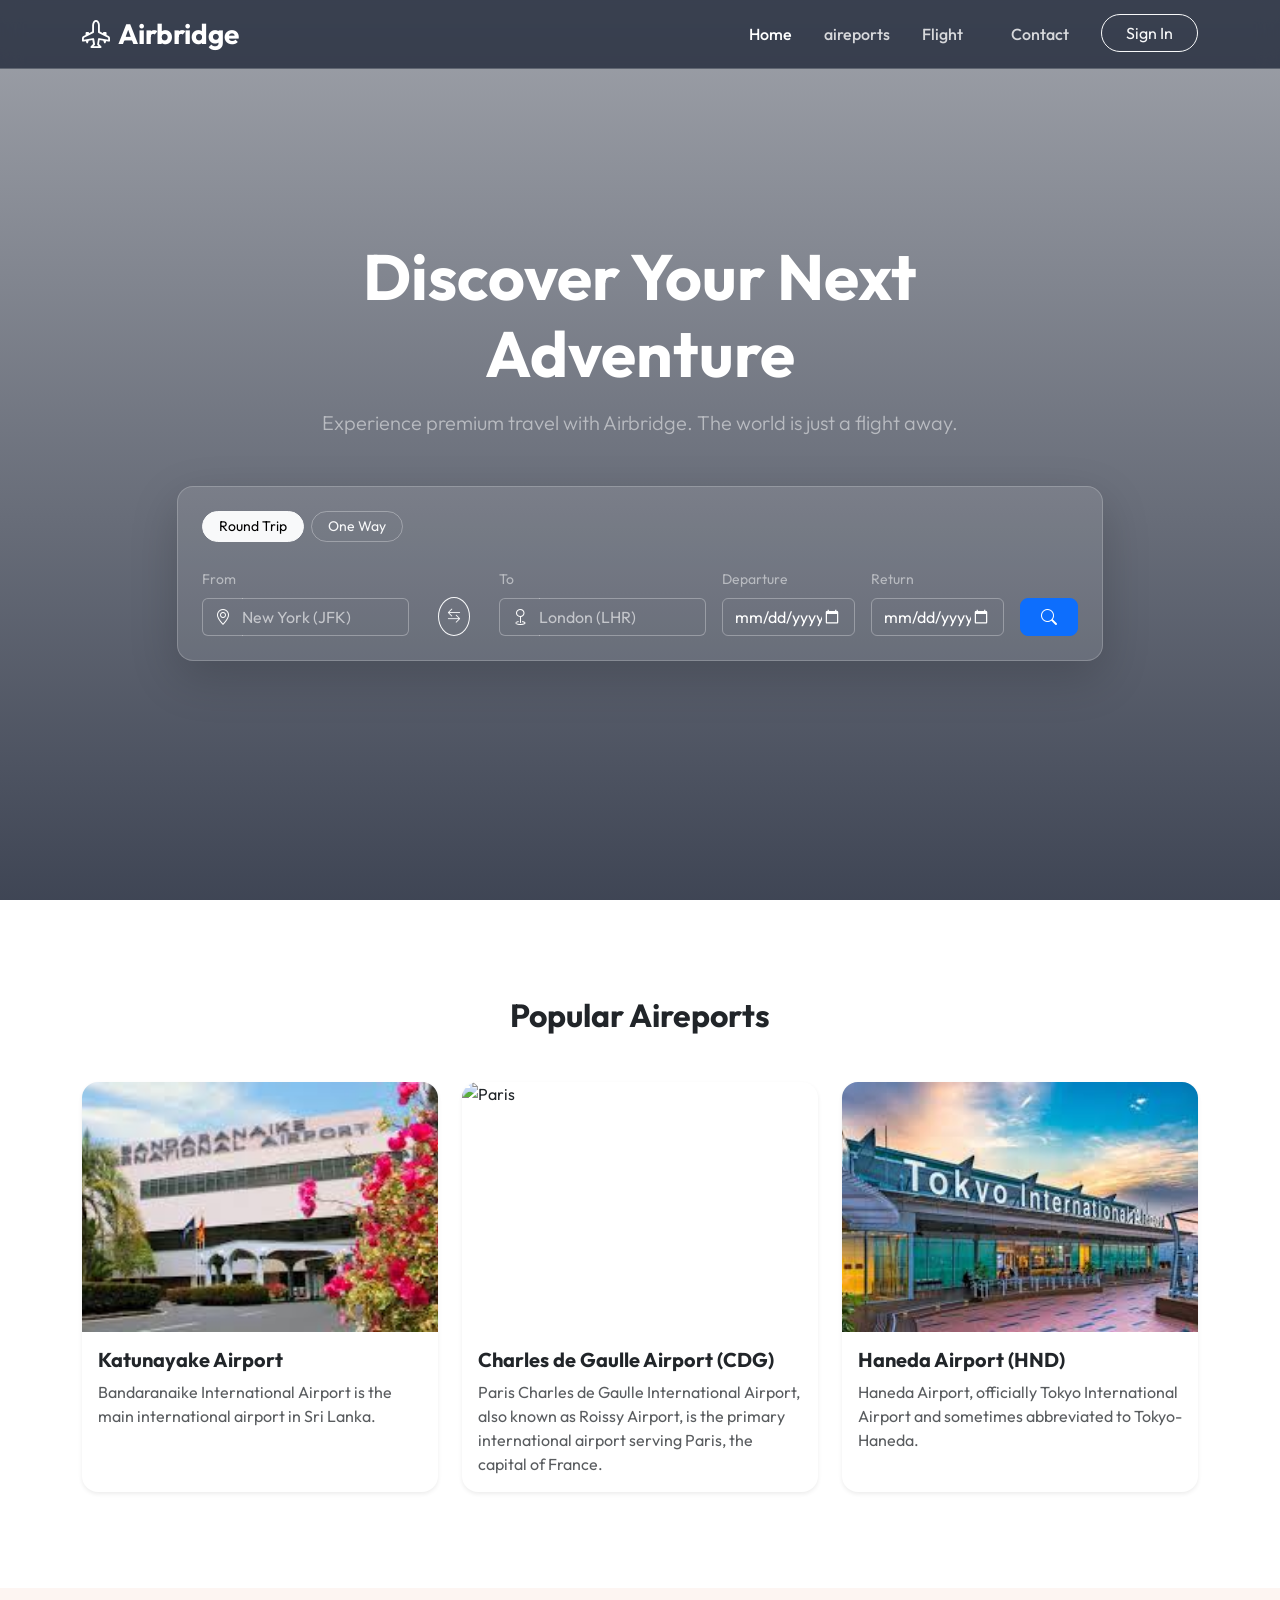
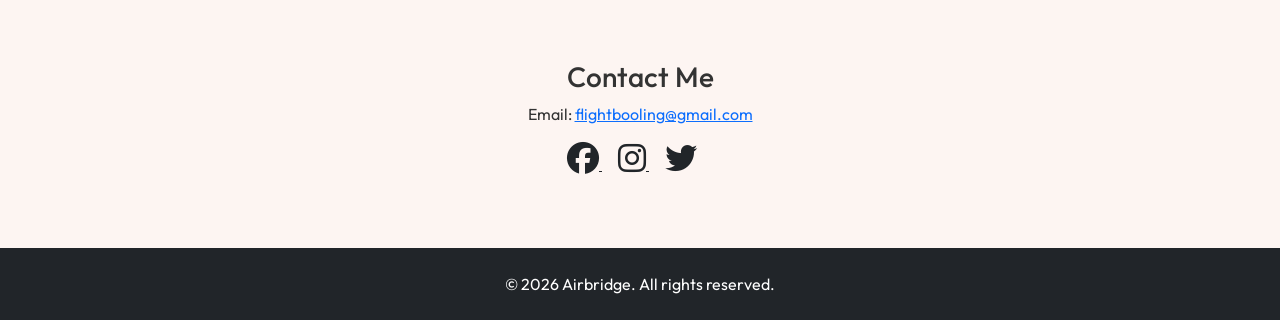
==== index.html @ 4782e173 "Add files via upload" ====
<!DOCTYPE html>
<html lang="en">

<head>
    <meta charset="UTF-8">
    <meta name="viewport" content="width=device-width, initial-scale=1.0">
    <title>Airbridge - Premium Flight Booking</title>
    <!-- Bootstrap 5 CSS -->
    <link href="https://cdn.jsdelivr.net/npm/bootstrap@5.3.0/dist/css/bootstrap.min.css" rel="stylesheet">
    <!-- Google Fonts -->
    <link href="https://fonts.googleapis.com/css2?family=Outfit:wght@300;400;600;700&display=swap" rel="stylesheet">
    <!-- Bootstrap Icons -->
    <link rel="stylesheet" href="https://cdn.jsdelivr.net/npm/bootstrap-icons@1.10.5/font/bootstrap-icons.css">
    <!-- Custom CSS -->
    <link rel="stylesheet" href="style.css">
    <!-- Data Manager -->
    <script src="js/data-manager.js"></script>
</head>

<body>

    <!-- Navbar -->
    <nav class="navbar navbar-expand-lg fixed-top navbar-dark glass-nav">
        <div class="container">
            <a class="navbar-brand fw-bold fs-3" href="index.html"><i
                    class="bi bi-airplane-engines me-2"></i>Airbridge</a>
            <button class="navbar-toggler" type="button" data-bs-toggle="collapse" data-bs-target="#navbarNav">
                <span class="navbar-toggler-icon"></span>
            </button>
            <div class="collapse navbar-collapse justify-content-end" id="navbarNav">
                <ul class="navbar-nav gap-3">
                    <li class="nav-item"><a class="nav-link active" href="#">Home</a></li>
                    <li class="nav-item"><a class="nav-link" href="#destinations">aireports</a></li>
                    <li class="nav-item"><a class="nav-link" href="flights.html">Flight<a></li>
                    <li class="nav-item"><a class="nav-link" href="#contact">Contact</a></li>
                    <li class="nav-item ms-lg-2"><a class="btn btn-outline-light rounded-pill px-4"
                            href="login.html">Sign In</a>
                    </li>
                </ul>
            </div>
        </div>
    </nav>

    <!-- Hero Section -->
    <header class="hero-section d-flex align-items-center justify-content-center">
        <!-- Background Overlay -->
        <div class="hero-overlay"></div>

        <div class="container position-relative z-2">
            <div class="row justify-content-center text-center mb-5">
                <div class="col-lg-8 animate-fade-up">
                    <h1 class="display-3 fw-bold text-white mb-3">Discover Your Next Adventure</h1>
                    <p class="lead text-white-50 mb-0">Experience premium travel with Airbridge. The world is just a
                        flight away.</p>
                </div>
            </div>

            <!-- Booking Form -->
            <div class="row justify-content-center">
                <div class="col-xl-10 animate-fade-up delay-100">
                    <div class="booking-form p-4 rounded-4 shadow-lg glass-card">
                        <form id="flightSearchForm" class="row g-3 align-items-end">
                            <!-- Trip Type -->
                            <div class="col-12 mb-2">
                                <div class="btn-group" role="group">
                                    <input type="radio" class="btn-check" name="tripType" id="roundTrip"
                                        autocomplete="off" checked>
                                    <label class="btn btn-sm btn-outline-light rounded-pill me-2 px-3"
                                        for="roundTrip">Round Trip</label>

                                    <input type="radio" class="btn-check" name="tripType" id="oneWay"
                                        autocomplete="off">
                                    <label class="btn btn-sm btn-outline-light rounded-pill px-3" for="oneWay">One
                                        Way</label>
                                </div>
                            </div>

                            <!-- Inputs -->
                            <div class="col-md-3">
                                <label class="form-label text-white-50 small">From</label>
                                <div class="input-group">
                                    <span class="input-group-text bg-transparent border-end-0 text-white"><i
                                            class="bi bi-geo-alt"></i></span>
                                    <input type="text"
                                        class="form-control border-start-0 bg-transparent text-white ps-0"
                                        placeholder="New York (JFK)">
                                </div>
                            </div>

                            <div class="col-md-1 d-flex justify-content-center align-items-center">
                                <button type="button"
                                    class="btn btn-sm btn-outline-light rounded-circle swap-btn p-2 mt-3"
                                    title="Swap Locations">
                                    <i class="bi bi-arrow-left-right"></i>
                                </button>
                            </div>

                            <div class="col-md-3">
                                <label class="form-label text-white-50 small">To</label>
                                <div class="input-group">
                                    <span class="input-group-text bg-transparent border-end-0 text-white"><i
                                            class="bi bi-geo"></i></span>
                                    <input type="text"
                                        class="form-control border-start-0 bg-transparent text-white ps-0"
                                        placeholder="London (LHR)">
                                </div>
                            </div>

                            <div class="col-md-2">
                                <label class="form-label text-white-50 small">Departure</label>
                                <input type="date" class="form-control bg-transparent text-white">
                            </div>

                            <div class="col-md-2">
                                <label class="form-label text-white-50 small">Return</label>
                                <input type="date" class="form-control bg-transparent text-white">
                            </div>

                            <div class="col-md-1">
                                <button type="submit"
                                    class="btn btn-primary w-100 h-100 rounded-3 d-flex align-items-center justify-content-center flight-search-btn">
                                    <i class="bi bi-search"></i>
                                </button>
                            </div>
                        </form>
                    </div>
                </div>
            </div>
        </div>
    </header>

    <!-- Features Section -->
    <section class="py-5" id="destinations">
        <div class="container py-5">
            <h2 class="text-center mb-5 fw-bold text-dark">Popular Aireports</h2>
            <div class="row g-4">
                <div class="col-md-4">
                    <div class="card h-100 border-0 shadow-sm destination-card overflow-hidden rounded-4">
                        <img src="[data-uri]"
                            class="card-img-top" alt="New York">
                        <div class="card-body">
                            <h5 class="card-title fw-bold">Katunayake Airport</h5>
                            <p class="card-text text-muted">Bandaranaike International Airport is the main international
                                airport in Sri Lanka.</p>
                        </div>
                    </div>
                </div>
                <div class="col-md-4">
                    <div class="card h-100 border-0 shadow-sm destination-card overflow-hidden rounded-4">
                        <img src="https://www.paristoolkit.com/Images/airports/hero-cdg.jpg" class="card-img-top"
                            alt="Paris">
                        <div class="card-body">
                            <h5 class="card-title fw-bold">Charles de Gaulle Airport (CDG)</h5>
                            <p class="card-text text-muted">Paris Charles de Gaulle International Airport, also known as
                                Roissy Airport, is the primary international airport serving Paris, the capital of
                                France.</p>
                        </div>
                    </div>
                </div>

                <!-- More cards can be added here -->
                <div class="col-md-4">
                    <div class="card h-100 border-0 shadow-sm destination-card overflow-hidden rounded-4">
                        <img src="[data-uri]"
                            class="card-img-top" alt="Tokyo">
                        <div class="card-body">
                            <h5 class="card-title fw-bold">Haneda Airport (HND)</h5>
                            <p class="card-text text-muted">Haneda Airport, officially Tokyo International Airport and
                                sometimes abbreviated to Tokyo-Haneda.
                            </p>
                        </div>
                    </div>
                </div>
            </div>
        </div>
    </section>


    <section class="py-5 contact" id="contact">
        <div class="row">
            
               <link rel="stylesheet" href="https://cdnjs.cloudflare.com/ajax/libs/font-awesome/6.5.0/css/all.min.css">
                <div class="container text-center p-4">
                    <h3>Contact Me</h3>
                    <p>Email: <a href="mailto:you@example.com">flightbooling@gmail.com</a></p>
                    
                    <!-- Social Media Icons -->
                    <a href="https://facebook.com/yourprofile" class="text-dark me-3">
                        <i class="fab fa-facebook fa-2x"></i>
                    </a>
                    
                    <a href="https://instagram.com/yourprofile" class="text-dark me-3">
                        <i class="fab fa-instagram fa-2x"></i>
                    </a>
                    
                    <a href="https://twitter.com/yourprofile" class="text-dark me-3">
                        <i class="fab fa-twitter fa-2x"></i>
                    </a>
                </div>
        </div>
    </section>

    
    <!-- Footer -->
    <footer class="bg-dark text-white py-4 mt-auto">
        <div class="container text-center">
            <p class="mb-0">&copy; 2026 Airbridge. All rights reserved.</p>
        </div>
    </footer>

    <!-- Bootstrap JS Bundle with Popper -->
    <script src="https://cdn.jsdelivr.net/npm/bootstrap@5.3.0/dist/js/bootstrap.bundle.min.js"></script>
    <!-- Custom JS -->
    <script src="script.js"></script>
</body>

</html>
---- style.css ----
/* Fonts */
@import url('https://fonts.googleapis.com/css2?family=Outfit:wght@300;400;600;700&display=swap');

:root {
    --primary-color: #0d6efd;
    --secondary-color: #6610f2;
    --dark-bg: #0f172a;
    --glass-bg: rgba(255, 255, 255, 0.1);
    --glass-border: rgba(255, 255, 255, 0.2);
    --text-light: #f8f9fa;
}

body {
    font-family: 'Outfit', sans-serif;
    color: #333;
    overflow-x: hidden;
}

/* Navbar */
.glass-nav {
    background: rgba(15, 23, 42, 0.7);
    backdrop-filter: blur(10px);
    -webkit-backdrop-filter: blur(10px);
    border-bottom: 1px solid var(--glass-border);
    transition: all 0.3s ease;
}

.glass-nav.scrolled {
    background: rgba(15, 23, 42, 0.95);
    box-shadow: 0 4px 30px rgba(0, 0, 0, 0.1);
}

.nav-link {
    font-weight: 500;
    color: rgba(255, 255, 255, 0.8) !important;
    transition: color 0.3s;
}

.nav-link:hover,
.nav-link.active {
    color: #fff !important;
}

/* Hero Section */
.hero-section {
    position: relative;
    height: 100vh;
    min-height: 700px;
    background: url('https://images.unsplash.com/photo-1436491865332-7a61a109cc05?ixlib=rb-4.0.3&auto=format&fit=crop&w=1920&q=80') no-repeat center center/cover;
    overflow: hidden;
}

.hero-overlay {
    position: absolute;
    top: 0;
    left: 0;
    width: 100%;
    height: 100%;
    background: linear-gradient(to bottom, rgba(15, 23, 42, 0.4), rgba(15, 23, 42, 0.8));
    z-index: 1;
}

/* Glassmorphism Card */
.glass-card {
    background: var(--glass-bg);
    backdrop-filter: blur(16px);
    -webkit-backdrop-filter: blur(16px);
    border: 1px solid var(--glass-border);
    border-radius: 16px;
}

/* Form Styling */
.form-control,
.input-group-text,
.btn-check+.btn {
    border-color: rgba(255, 255, 255, 0.3);
}

.form-control:focus {
    background-color: rgba(255, 255, 255, 0.1);
    color: white;
    border-color: rgba(255, 255, 255, 0.6);
    box-shadow: none;
}

.form-control::placeholder {
    color: rgba(255, 255, 255, 0.6);
}

.form-control[type="date"]::-webkit-calendar-picker-indicator {
    filter: invert(1);
    cursor: pointer;
}

/* Swap Button */
.swap-btn {
    transition: transform 0.3s ease;
}

.swap-btn:hover {
    transform: rotate(180deg);
    background-color: rgba(255, 255, 255, 0.2);
}

/* Animations */
@keyframes fadeUp {
    from {
        opacity: 0;
        transform: translateY(30px);
    }

    to {
        opacity: 1;
        transform: translateY(0);
    }
}

.animate-fade-up {
    animation: fadeUp 1s cubic-bezier(0.2, 0.8, 0.2, 1) forwards;
    opacity: 0;
}

.delay-100 {
    animation-delay: 0.2s;
}

/* Destinations */
.destination-card {
    transition: transform 0.3s ease, box-shadow 0.3s ease;
}

.destination-card:hover {
    transform: translateY(-10px);
    box-shadow: 0 15px 30px rgba(0, 0, 0, 0.1) !important;
}

.destination-card img {
    height: 250px;
    object-fit: cover;
    transition: transform 0.5s ease;
}

.destination-card:hover img {
    transform: scale(1.05);
}

/* Login Page Styles */
.login-page {
    min-height: 100vh;
    display: flex;
    align-items: center;
    justify-content: center;
    background: url('https://images.unsplash.com/photo-1436491865332-7a61a109cc05?ixlib=rb-4.0.3&auto=format&fit=crop&w=1920&q=80') no-repeat center center/cover;
    position: relative;
}

.login-overlay {
    position: absolute;
    top: 0;
    left: 0;
    width: 100%;
    height: 100%;
    background: linear-gradient(135deg, rgba(15, 23, 42, 0.6), rgba(13, 110, 253, 0.2));
    backdrop-filter: blur(5px);
    z-index: 1;
}

.login-card {
    width: 100%;
    max-width: 450px;
    position: relative;
    z-index: 2;
}

.nav-pills .nav-link {
    color: rgba(255, 255, 255, 0.7);
    border-radius: 50px;
    transition: all 0.3s ease;
}

.nav-pills .nav-link.active {
    background-color: var(--primary-color);
    color: white;
    box-shadow: 0 5px 15px rgba(13, 110, 253, 0.3);
}

.form-floating label {
    color: rgba(255, 255, 255, 0.6);
}

.form-floating>.form-control:focus~label,
.form-floating>.form-control:not(:placeholder-shown)~label {
    color: rgba(255, 255, 255, 0.8);
}

.back-link {
    position: absolute;
    top: 20px;
    left: 20px;
    z-index: 10;
    color: white;
    text-decoration: none;
    display: flex;
    align-items: center;
    gap: 8px;
    opacity: 0.8;
    transition: opacity 0.3s;
}

.back-link:hover {
    opacity: 1;
    color: white;
}

.hover-white:hover {
    color: white !important;
}

/* Flight Results Page */
.page-header {
    position: relative;
    height: 40vh;
    min-height: 300px;
    background: url('https://images.unsplash.com/photo-1559268975-54e588e34725?ixlib=rb-4.0.3&auto=format&fit=crop&w=1920&q=80') no-repeat center center/cover;
}

.header-overlay {
    position: absolute;
    top: 0;
    left: 0;
    width: 100%;
    height: 100%;
    background: linear-gradient(to bottom, rgba(15, 23, 42, 0.7), rgba(15, 23, 42, 0.9));
    z-index: 1;
}

.flight-card {
    transition: transform 0.3s ease, box-shadow 0.3s ease;
}

.flight-card:hover {
    transform: translateY(-5px);
    box-shadow: 0 10px 20px rgba(0, 0, 0, 0.08) !important;
}

.price-option {
    transition: all 0.2s ease;
    cursor: pointer;
}

.price-option:hover {
    border-color: var(--primary-color) !important;
    background-color: rgba(13, 110, 253, 0.05);
}

.price-option.active {
    border-color: var(--primary-color) !important;
    background-color: rgba(13, 110, 253, 0.1);
}

/* Payment Page */
.payment-page {
    background: url('https://images.unsplash.com/photo-1559268975-54e588e34725?ixlib=rb-4.0.3&auto=format&fit=crop&w=1920&q=80') no-repeat center center/cover;
    background-attachment: fixed;
    min-height: 100vh;
}

.payment-page::before {
    content: '';
    position: absolute;
    top: 0;
    left: 0;
    width: 100%;
    height: 100%;
    background: linear-gradient(135deg, rgba(15, 23, 42, 0.8), rgba(15, 23, 42, 0.9));
    z-index: -1;
}

.contact{
 background-color: rgba(204, 68, 18, 0.05);
}
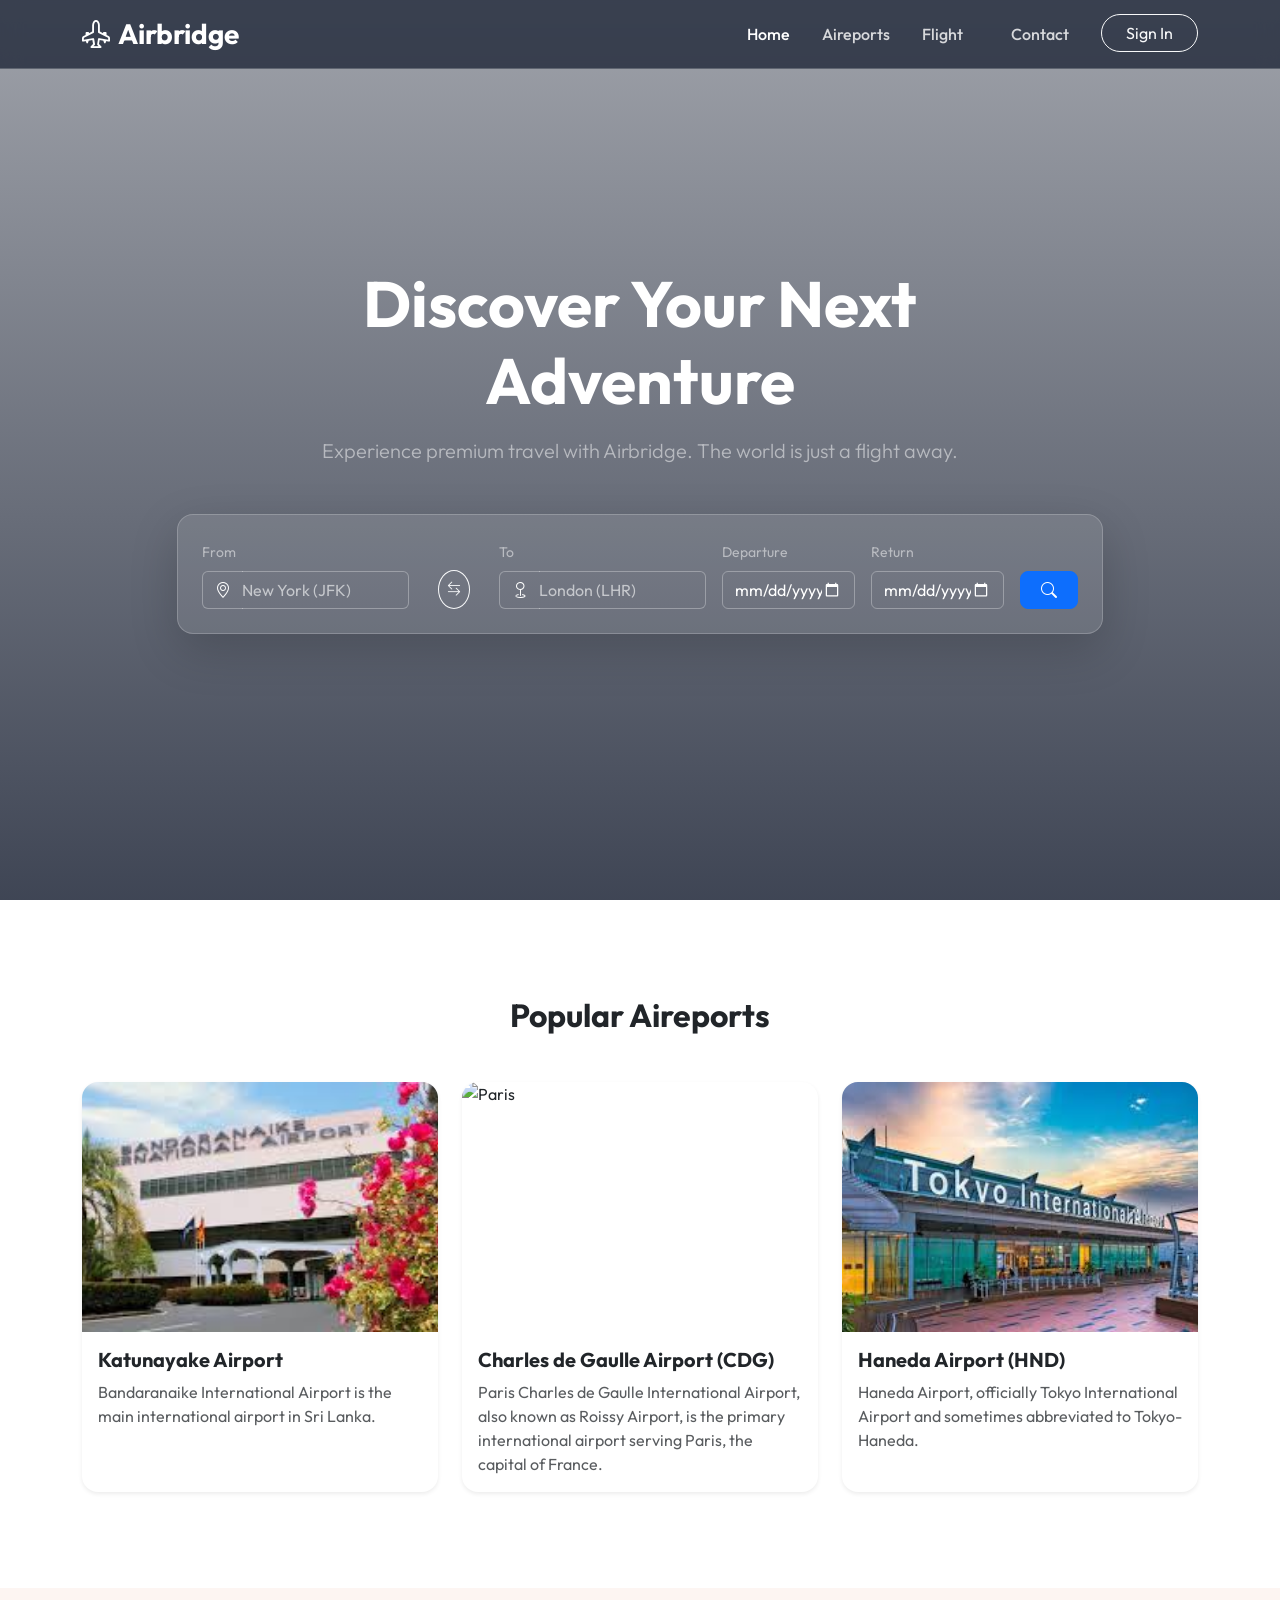
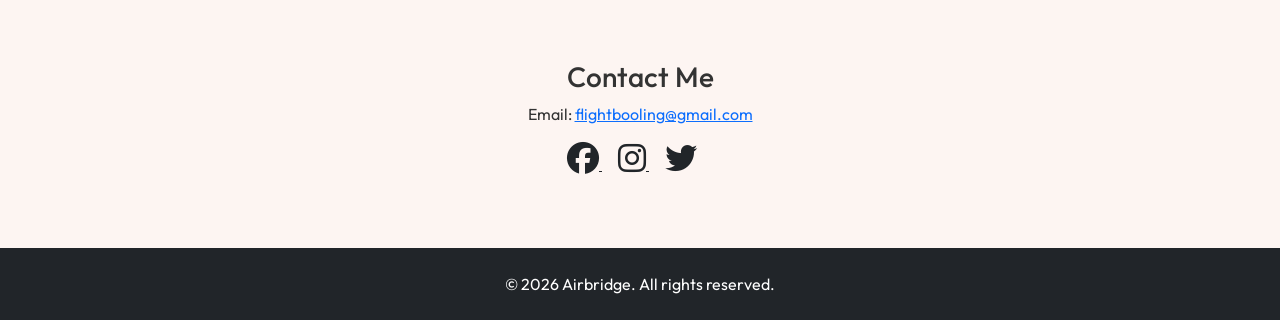
==== commit b52f0f5f: "Update fmt.Println message from 'Hello' to 'Goodbye'" ====
--- a/index.html
+++ b/index.html
@@ -30,7 +30,7 @@
             <div class="collapse navbar-collapse justify-content-end" id="navbarNav">
                 <ul class="navbar-nav gap-3">
                     <li class="nav-item"><a class="nav-link active" href="#">Home</a></li>
-                    <li class="nav-item"><a class="nav-link" href="#destinations">aireports</a></li>
+                    <li class="nav-item"><a class="nav-link" href="#destinations">Aireports</a></li>
                     <li class="nav-item"><a class="nav-link" href="flights.html">Flight<a></li>
                     <li class="nav-item"><a class="nav-link" href="#contact">Contact</a></li>
                     <li class="nav-item ms-lg-2"><a class="btn btn-outline-light rounded-pill px-4"
@@ -60,20 +60,7 @@
                 <div class="col-xl-10 animate-fade-up delay-100">
                     <div class="booking-form p-4 rounded-4 shadow-lg glass-card">
                         <form id="flightSearchForm" class="row g-3 align-items-end">
-                            <!-- Trip Type -->
-                            <div class="col-12 mb-2">
-                                <div class="btn-group" role="group">
-                                    <input type="radio" class="btn-check" name="tripType" id="roundTrip"
-                                        autocomplete="off" checked>
-                                    <label class="btn btn-sm btn-outline-light rounded-pill me-2 px-3"
-                                        for="roundTrip">Round Trip</label>
-
-                                    <input type="radio" class="btn-check" name="tripType" id="oneWay"
-                                        autocomplete="off">
-                                    <label class="btn btn-sm btn-outline-light rounded-pill px-3" for="oneWay">One
-                                        Way</label>
-                                </div>
-                            </div>
+                            
 
                             <!-- Inputs -->
                             <div class="col-md-3">
@@ -117,8 +104,8 @@
                             </div>
 
                             <div class="col-md-1">
-                                <button type="submit"
-                                    class="btn btn-primary w-100 h-100 rounded-3 d-flex align-items-center justify-content-center flight-search-btn">
+                                <button type="submit" 
+                                    class="btn btn-primary w-100 h-100 rounded-3 d-flex align-items-center justify-content-center flight-search-btn" >
                                     <i class="bi bi-search"></i>
                                 </button>
                             </div>
@@ -214,4 +201,4 @@
     <script src="script.js"></script>
 </body>
 
-</html>+</html>
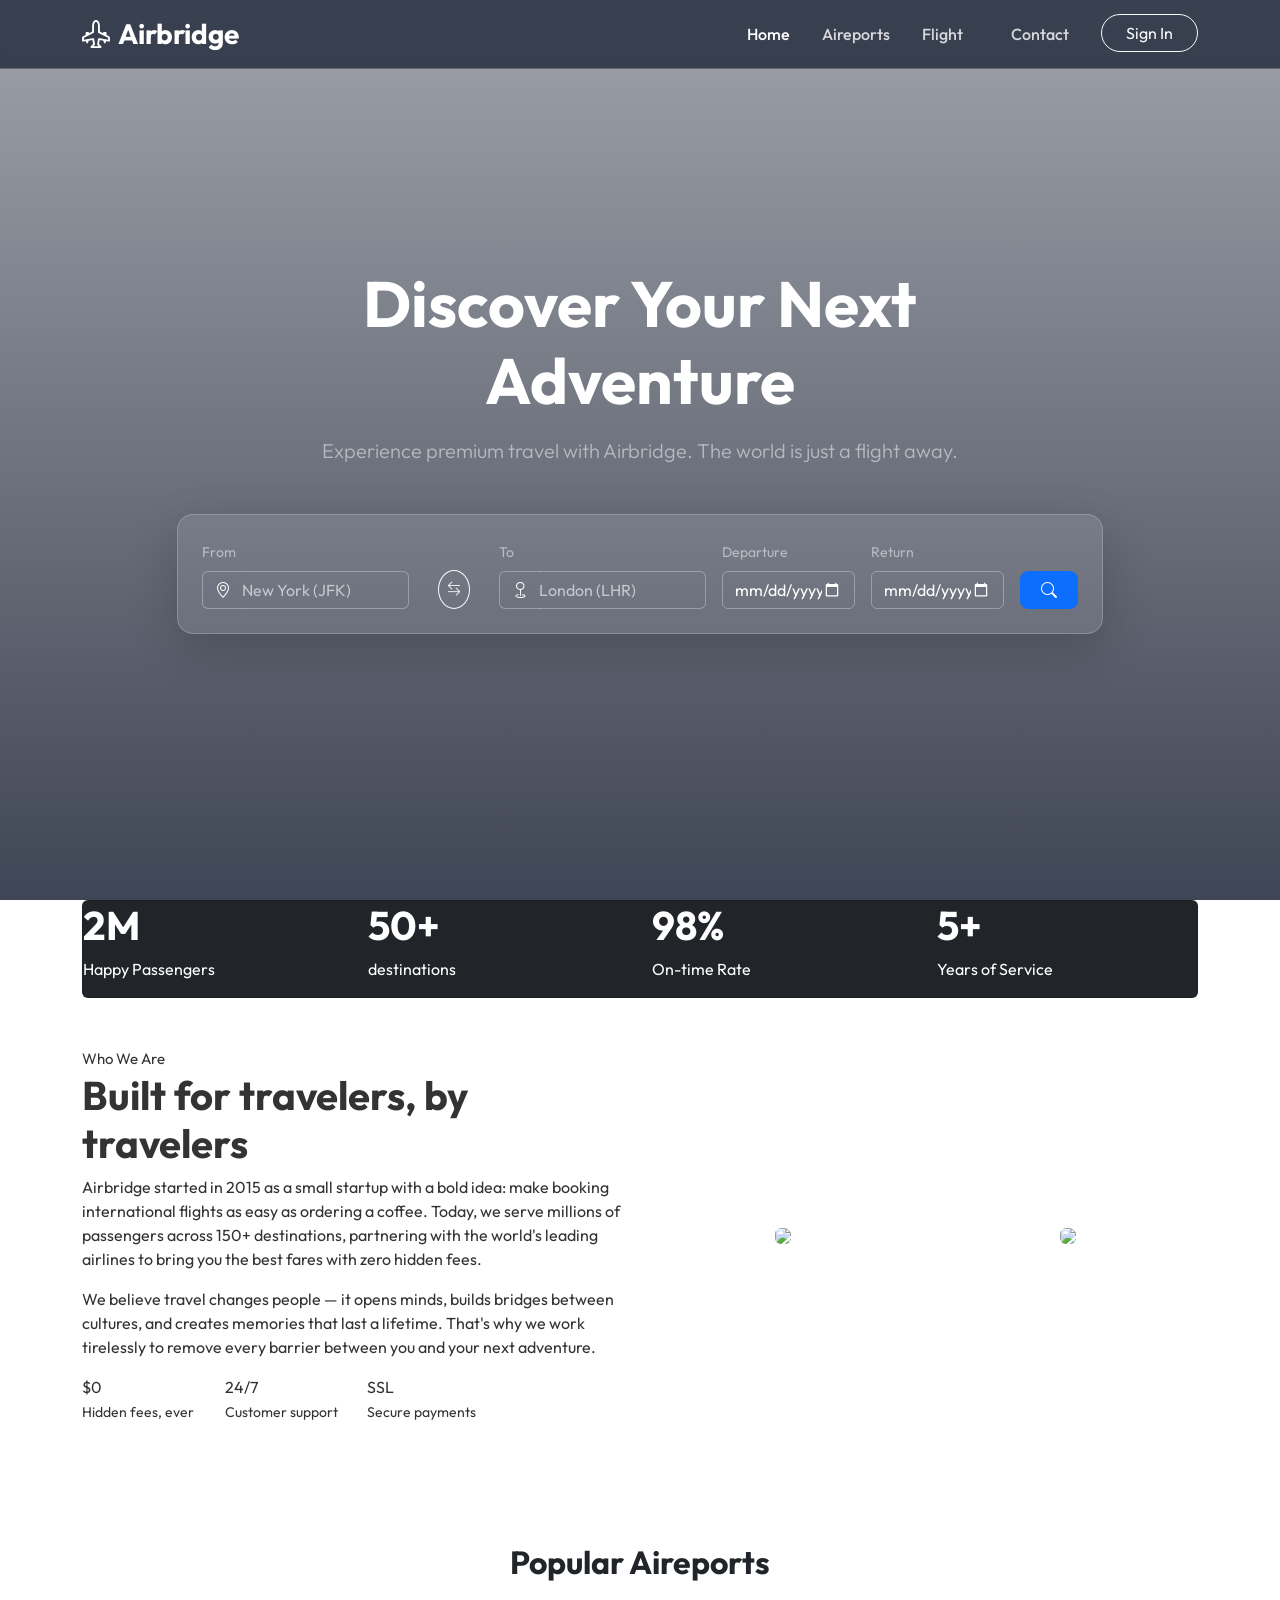
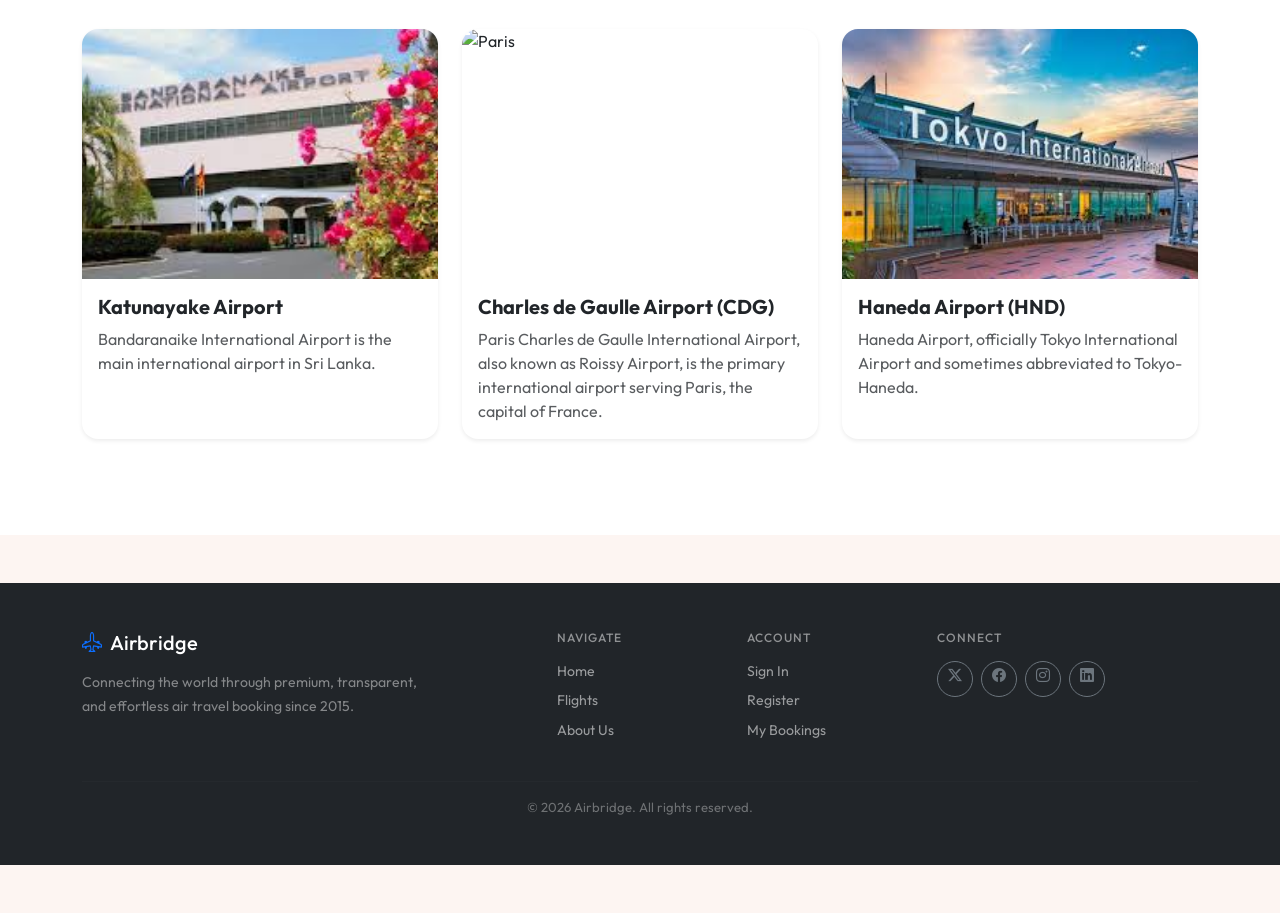
==== commit dd2453ec: "Update fmt.Println message from 'Hello' to 'Goodbye'" ====
--- a/index.html
+++ b/index.html
@@ -116,6 +116,89 @@
         </div>
     </header>
 
+
+    <!-- Happy passenger Section -->
+        <section class="Passengers">
+                <div class="container">
+                    <div class="card bg-dark text-white mx-auto">
+                        <div class="row">
+                            <div class="col-md-3 align-items-center ">
+                                <h1 class="fw-bold">2<span class="Passengers_containt">M</span></h1>
+                                <p>Happy Passengers</p>
+                            </div>
+                            <div class="col-md-3 align-items-center ">
+                                <h1 class="fw-bold">50<span class="Passengers_containt">+</span></h1>
+                                <p>destinations</p>
+                            </div>
+                            <div class="col-md-3 align-items-center ">
+                                <h1 class="fw-bold">98<span class="Passengers_containt">%</span></h1>
+                                <p>On-time Rate</p>
+                            </div>
+                            <div class="col-md-3 align-items-center ">
+                                <h1 class="fw-bold">5<span class="Passengers_containt">+</span></h1>
+                                <p>Years of Service</p>
+                            </div>
+                        </div>
+                     </div>
+                </div>
+        </section>
+
+    <!-- About us Section -->
+<section class="AboutUs ">
+  <div class="container py-4 pt-5">
+    <div class="row align-items-center">
+      
+      <!-- Left side: Text -->
+      <div class="col-md-6">
+        <span class="Passengers_containt" style="font-size: 15px;">Who We Are</span>
+            <h1 class="fw-bold travel" style="font-size: 40px;">
+            Built for travelers, by travelers
+            </h1>
+
+        <p>
+          Airbridge started in 2015 as a small startup with a bold idea: make booking international flights as easy as ordering a coffee. Today, we serve millions of passengers across 150+ destinations, partnering with the world's leading airlines to bring you the best fares with zero hidden fees.</p>
+          <p>
+          We believe travel changes people — it opens minds, builds bridges between cultures, and creates memories that last a lifetime. That's why we work tirelessly to remove every barrier between you and your next adventure.
+        </p>
+        <div class="row">
+            <div class="col-md-3">
+                <span class="Passengers_containt" >$0</span><br>
+                <small>Hidden fees, ever</small>
+            </div>
+            <div class="col-md-3">
+                <span class="Passengers_containt" >24/7</span><br>
+                <small>Customer support</small>
+            </div>
+            <div class="col-md-3">
+                <span class="Passengers_containt" >SSL</span><br>
+                <small>Secure payments</small>
+            </div>
+            
+        </div>
+      </div>
+
+      <!-- Right side: Images -->
+      <div class="col-md-6 text-center">
+        <div class="row">
+          <div class="col-6">
+            <img src="https://images.unsplash.com/photo-1464037866556-6812c9d1c72e?w=400&h=280&fit=crop"
+                 class="img-fluid rounded"
+                 style="width: 90%; height: auto; border-radius: 25px;">
+          </div>
+          <div class="col-6">
+            <img src="https://images.unsplash.com/photo-1578894381163-e72c17f2d45f?w=400&h=280&fit=crop"
+                 class="img-fluid rounded"
+                 style="width: 90%; height: auto; border-radius: 25px;">
+          </div>
+        </div>
+      </div>
+
+    </div>
+  </div>
+</section>
+          <!-- image Section -->
+        
+
     <!-- Features Section -->
     <section class="py-5" id="destinations">
         <div class="container py-5">
@@ -162,39 +245,49 @@
         </div>
     </section>
 
-
+        <!-- contact-->
     <section class="py-5 contact" id="contact">
-        <div class="row">
-            
-               <link rel="stylesheet" href="https://cdnjs.cloudflare.com/ajax/libs/font-awesome/6.5.0/css/all.min.css">
-                <div class="container text-center p-4">
-                    <h3>Contact Me</h3>
-                    <p>Email: <a href="mailto:you@example.com">flightbooling@gmail.com</a></p>
-                    
-                    <!-- Social Media Icons -->
-                    <a href="https://facebook.com/yourprofile" class="text-dark me-3">
-                        <i class="fab fa-facebook fa-2x"></i>
-                    </a>
-                    
-                    <a href="https://instagram.com/yourprofile" class="text-dark me-3">
-                        <i class="fab fa-instagram fa-2x"></i>
-                    </a>
-                    
-                    <a href="https://twitter.com/yourprofile" class="text-dark me-3">
-                        <i class="fab fa-twitter fa-2x"></i>
-                    </a>
-                </div>
-        </div>
+        <footer class="bg-dark text-white py-5 mt-auto">
+    <div class="container">
+        <div class="row g-4 mb-4">
+            <div class="col-md-4">
+                <h5 class="fw-800 mb-3"><i class="bi bi-airplane-engines me-2 text-primary"></i>Airbridge</h5>
+                <p style="color:rgba(255,255,255,0.45); font-size:0.88rem; line-height:1.7">Connecting the world through premium, transparent, and effortless air travel booking since 2015.</p>
+            </div>
+            <div class="col-6 col-md-2 offset-md-1">
+                <h6 class="fw-700 mb-3 text-white-50" style="font-size:0.75rem;letter-spacing:0.08em;text-transform:uppercase">Navigate</h6>
+                <ul class="list-unstyled" style="font-size:0.88rem">
+                    <li class="mb-2"><a href="index.html" class="text-decoration-none" style="color:rgba(255,255,255,0.55)">Home</a></li>
+                    <li class="mb-2"><a href="flights.html" class="text-decoration-none" style="color:rgba(255,255,255,0.55)">Flights</a></li>
+                    <li class="mb-2"><a href="about.html" class="text-decoration-none" style="color:rgba(255,255,255,0.55)">About Us</a></li>
+                </ul>
+            </div>
+            <div class="col-6 col-md-2">
+                <h6 class="fw-700 mb-3 text-white-50" style="font-size:0.75rem;letter-spacing:0.08em;text-transform:uppercase">Account</h6>
+                <ul class="list-unstyled" style="font-size:0.88rem">
+                    <li class="mb-2"><a href="login.html" class="text-decoration-none" style="color:rgba(255,255,255,0.55)">Sign In</a></li>
+                    <li class="mb-2"><a href="register.html" class="text-decoration-none" style="color:rgba(255,255,255,0.55)">Register</a></li>
+                    <li class="mb-2"><a href="profile.html" class="text-decoration-none" style="color:rgba(255,255,255,0.55)">My Bookings</a></li>
+                </ul>
+            </div>
+            <div class="col-md-3">
+                <h6 class="fw-700 mb-3 text-white-50" style="font-size:0.75rem;letter-spacing:0.08em;text-transform:uppercase">Connect</h6>
+                <div class="d-flex gap-2">
+                    <a href="#" class="btn btn-sm btn-outline-secondary rounded-circle p-1" style="width:36px;height:36px;line-height:1.4"><i class="bi bi-twitter-x"></i></a>
+                    <a href="#" class="btn btn-sm btn-outline-secondary rounded-circle p-1" style="width:36px;height:36px;line-height:1.4"><i class="bi bi-facebook"></i></a>
+                    <a href="#" class="btn btn-sm btn-outline-secondary rounded-circle p-1" style="width:36px;height:36px;line-height:1.4"><i class="bi bi-instagram"></i></a>
+                    <a href="#" class="btn btn-sm btn-outline-secondary rounded-circle p-1" style="width:36px;height:36px;line-height:1.4"><i class="bi bi-linkedin"></i></a>
+                </div>
+            </div>
+        </div>
+        <hr style="border-color:rgba(255,255,255,0.08)">
+        <p class="mb-0 text-center" style="color:rgba(255,255,255,0.35); font-size:0.82rem">&copy; 2026 Airbridge. All rights reserved.</p>
+    </div>
+</footer>
     </section>
 
     
-    <!-- Footer -->
-    <footer class="bg-dark text-white py-4 mt-auto">
-        <div class="container text-center">
-            <p class="mb-0">&copy; 2026 Airbridge. All rights reserved.</p>
-        </div>
-    </footer>
-
+    
     <!-- Bootstrap JS Bundle with Popper -->
     <script src="https://cdn.jsdelivr.net/npm/bootstrap@5.3.0/dist/js/bootstrap.bundle.min.js"></script>
     <!-- Custom JS -->
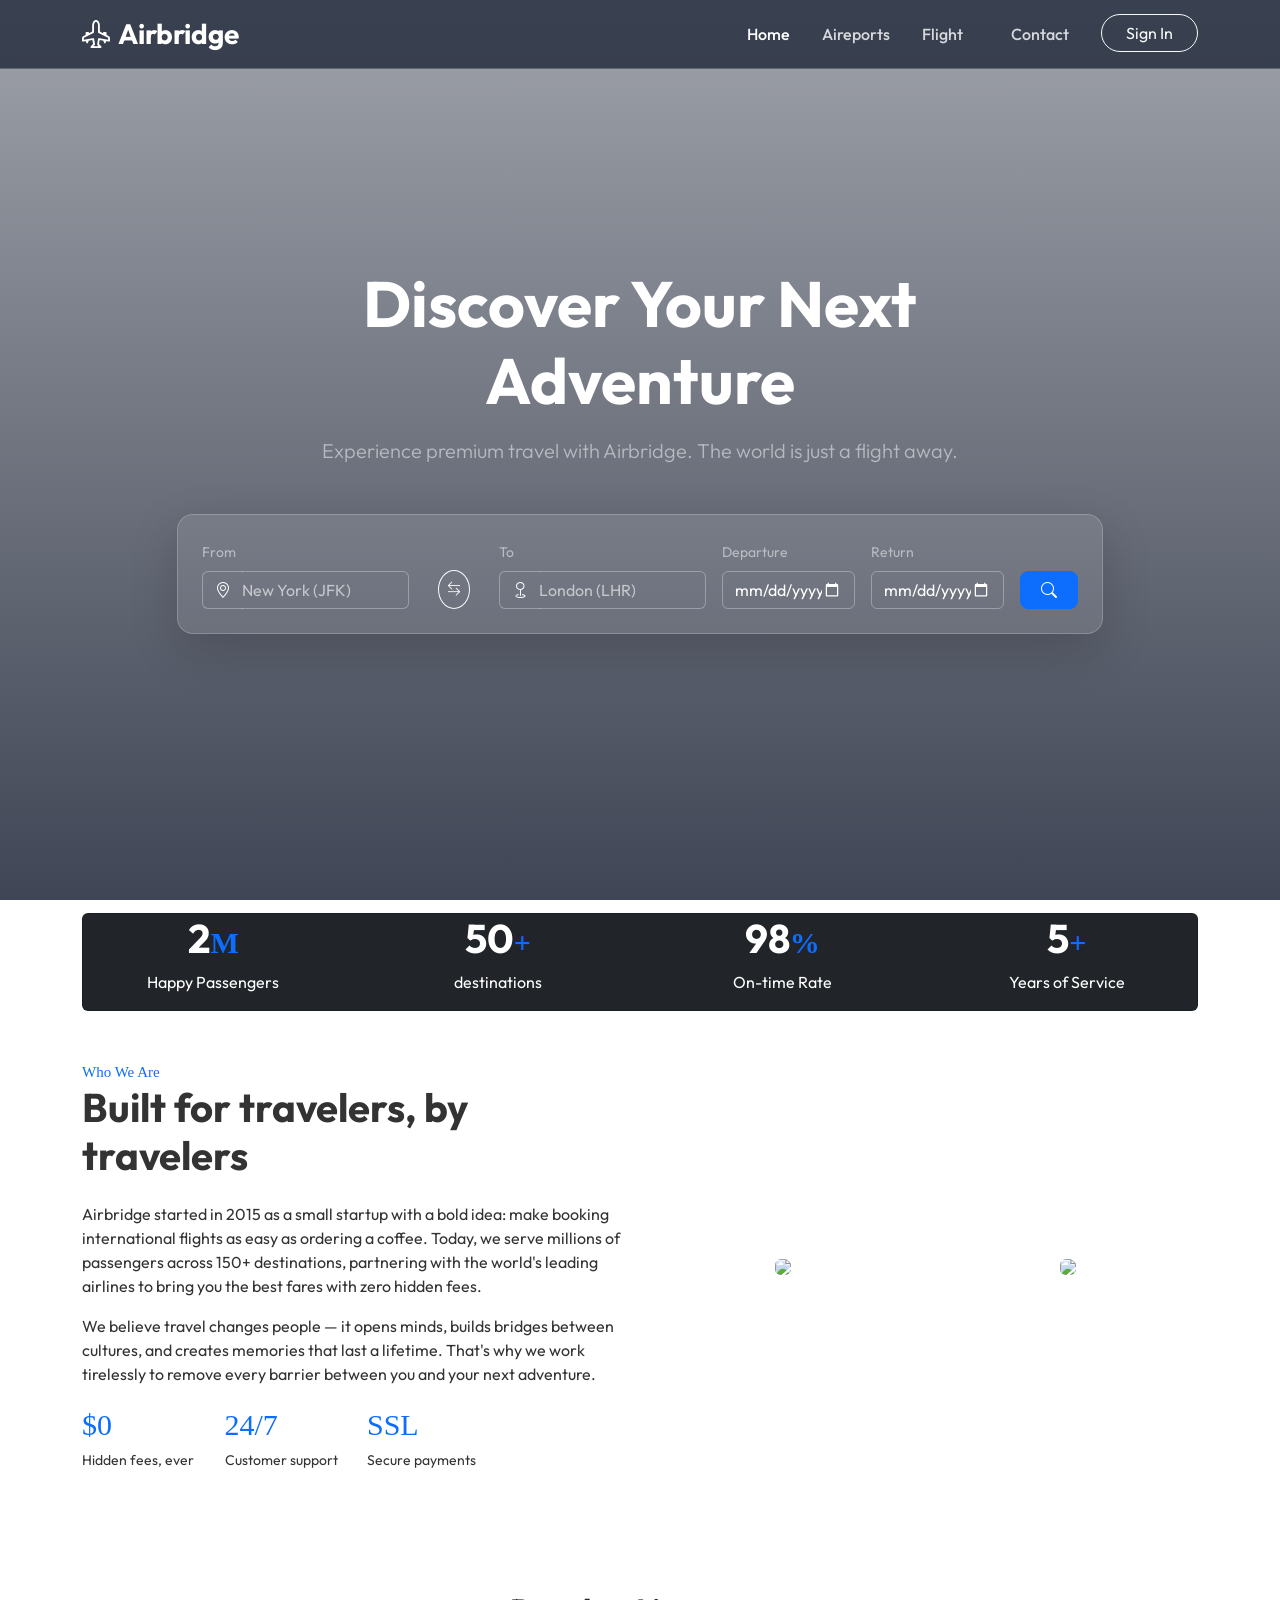
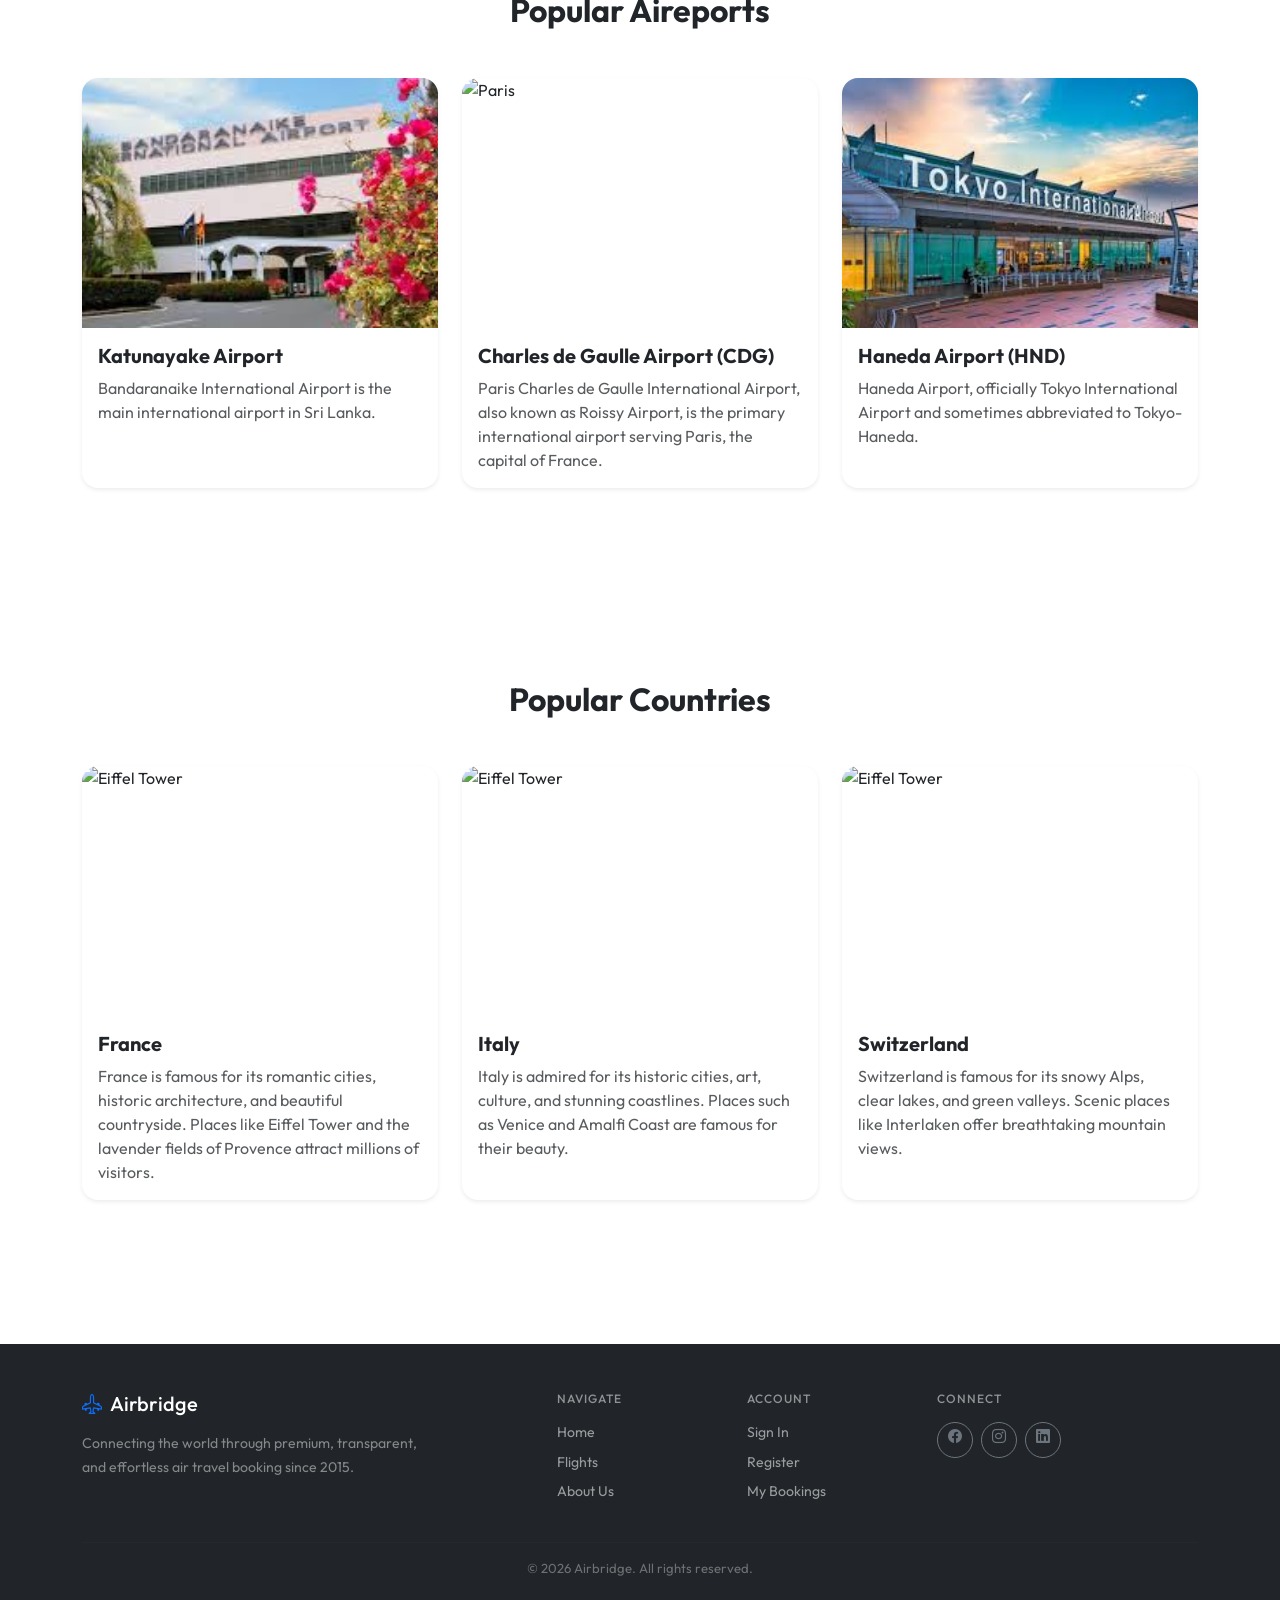
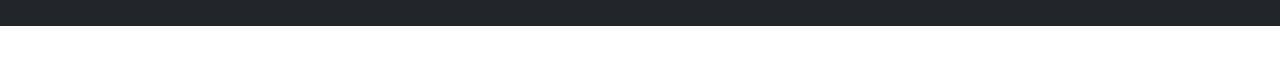
==== commit 47e17bd9: "26/03/12" ====
--- a/index.html
+++ b/index.html
@@ -227,8 +227,6 @@
                         </div>
                     </div>
                 </div>
-
-                <!-- More cards can be added here -->
                 <div class="col-md-4">
                     <div class="card h-100 border-0 shadow-sm destination-card overflow-hidden rounded-4">
                         <img src="[data-uri]"
@@ -237,6 +235,112 @@
                             <h5 class="card-title fw-bold">Haneda Airport (HND)</h5>
                             <p class="card-text text-muted">Haneda Airport, officially Tokyo International Airport and
                                 sometimes abbreviated to Tokyo-Haneda.
+                            </p>
+                        </div>
+                    </div>
+                </div>
+            </div>
+        </div>
+    </section>
+
+            <!--Popular Destinations-->
+        <section class="py-5" id="destinations">
+        <div class="container py-5">
+            <h2 class="text-center mb-5 fw-bold text-dark">Popular Countries</h2>
+            <div class="row g-4">
+                <div class="col-md-4">
+                    <div class="card h-100 border-0 shadow-sm destination-card overflow-hidden rounded-4">
+
+                        <div id="France_destinations" class="carousel slide">
+                                <div class="carousel-inner">
+                                    <div class="carousel-item active">
+                                    <img src="images\ifel.jpg" class="d-block w-100" alt="Eiffel Tower">
+                                    </div>
+                                    <div class="carousel-item">
+                                    <img src="images\French Riviera.jpg" class="d-block w-100" alt="French Riviera">
+                                    </div>
+                                    <div class="carousel-item">
+                                    <img src="images\Mont Saint‑Michel.jpg" class="d-block w-100" alt="Mont Saint‑Michel">
+                                    </div>
+                                </div>
+                                <button class="carousel-control-prev" type="button" data-bs-target="#France_destinations" data-bs-slide="prev">
+                                    <span class="carousel-control-prev-icon" aria-hidden="true"></span>
+                                    <span class="visually-hidden">Previous</span>
+                                </button>
+                                <button class="carousel-control-next" type="button" data-bs-target="#France_destinations" data-bs-slide="next">
+                                    <span class="carousel-control-next-icon" aria-hidden="true"></span>
+                                    <span class="visually-hidden">Next</span>
+                                </button>
+                                </div>
+
+                        <div class="card-body">
+                            <h5 class="card-title fw-bold">France</h5>
+                            <p class="card-text text-muted">France is famous for its romantic cities, historic architecture, and beautiful countryside. 
+                                                            Places like Eiffel Tower and the lavender fields of Provence attract millions of visitors.</p>
+                        </div>
+                    </div>
+                </div>
+                <div class="col-md-4">
+                    <div class="card h-100 border-0 shadow-sm destination-card overflow-hidden rounded-4">
+                        
+                            <div id="Italy_destinations" class="carousel slide">
+                                <div class="carousel-inner">
+                                    <div class="carousel-item active">
+                                    <img src="images/italy_01.jpg" class="d-block w-100" alt="Eiffel Tower">
+                                    </div>
+                                    <div class="carousel-item">
+                                    <img src="images/italy02.jpg" class="d-block w-100" alt="French Riviera">
+                                    </div>
+                                    <div class="carousel-item">
+                                    <img src="images/italy03.jpg" class="d-block w-100" alt="Mont Saint‑Michel">
+                                    </div>
+                                </div>
+                                <button class="carousel-control-prev" type="button" data-bs-target="#Italy_destinations" data-bs-slide="prev">
+                                    <span class="carousel-control-prev-icon" aria-hidden="true"></span>
+                                    <span class="visually-hidden">Previous</span>
+                                </button>
+                                <button class="carousel-control-next" type="button" data-bs-target="#Italy_destinations" data-bs-slide="next">
+                                    <span class="carousel-control-next-icon" aria-hidden="true"></span>
+                                    <span class="visually-hidden">Next</span>
+                                </button>
+                                </div>
+
+                        <div class="card-body">
+                            <h5 class="card-title fw-bold">Italy</h5>
+                            <p class="card-text text-muted">Italy is admired for its historic cities, art, culture, and stunning coastlines. 
+                                                            Places such as Venice and Amalfi Coast are famous for their beauty.</p>
+                        </div>
+                    </div>
+                </div>
+                <div class="col-md-4">
+                    <div class="card h-100 border-0 shadow-sm destination-card overflow-hidden rounded-4">
+                        
+                            <div id="Switzerland_destinations" class="carousel slide">
+                                <div class="carousel-inner">
+                                    <div class="carousel-item active">
+                                    <img src="images/Switzerland03.jpg" class="d-block w-100" alt="Eiffel Tower">
+                                    </div>
+                                    <div class="carousel-item">
+                                    <img src="images/Switzerland02.jpg" class="d-block w-100" alt="French Riviera">
+                                    </div>
+                                    <div class="carousel-item">
+                                    <img src="images/Switzerland01.jpg" class="d-block w-100" alt="Mont Saint‑Michel">
+                                    </div>
+                                </div>
+                                <button class="carousel-control-prev" type="button" data-bs-target="#Switzerland_destinations" data-bs-slide="prev">
+                                    <span class="carousel-control-prev-icon" aria-hidden="true"></span>
+                                    <span class="visually-hidden">Previous</span>
+                                </button>
+                                <button class="carousel-control-next" type="button" data-bs-target="#Switzerland_destinations" data-bs-slide="next">
+                                    <span class="carousel-control-next-icon" aria-hidden="true"></span>
+                                    <span class="visually-hidden">Next</span>
+                                </button>
+                                </div>
+
+                        <div class="card-body">
+                            <h5 class="card-title fw-bold">Switzerland</h5>
+                            <p class="card-text text-muted">Switzerland is famous for its snowy Alps, clear lakes, and green valleys. 
+                                                            Scenic places like Interlaken offer breathtaking mountain views.
                             </p>
                         </div>
                     </div>
@@ -273,7 +377,6 @@
             <div class="col-md-3">
                 <h6 class="fw-700 mb-3 text-white-50" style="font-size:0.75rem;letter-spacing:0.08em;text-transform:uppercase">Connect</h6>
                 <div class="d-flex gap-2">
-                    <a href="#" class="btn btn-sm btn-outline-secondary rounded-circle p-1" style="width:36px;height:36px;line-height:1.4"><i class="bi bi-twitter-x"></i></a>
                     <a href="#" class="btn btn-sm btn-outline-secondary rounded-circle p-1" style="width:36px;height:36px;line-height:1.4"><i class="bi bi-facebook"></i></a>
                     <a href="#" class="btn btn-sm btn-outline-secondary rounded-circle p-1" style="width:36px;height:36px;line-height:1.4"><i class="bi bi-instagram"></i></a>
                     <a href="#" class="btn btn-sm btn-outline-secondary rounded-circle p-1" style="width:36px;height:36px;line-height:1.4"><i class="bi bi-linkedin"></i></a>
--- a/style.css
+++ b/style.css
@@ -276,7 +276,23 @@
     z-index: -1;
 }
 
-.contact{
- background-color: rgba(204, 68, 18, 0.05);
-}
-
+
+/* index.html*/
+
+.Passengers{
+    width: 100%;
+    
+    border-radius: 50px;
+    text-align: center;
+    align-items: center;
+    padding-top: 1%;
+}
+.Passengers_containt{
+    color: #0d6efd;
+    font-size: 30px;
+    font-family:cursive;
+}
+
+.travel{
+    padding-bottom: 15px;
+}
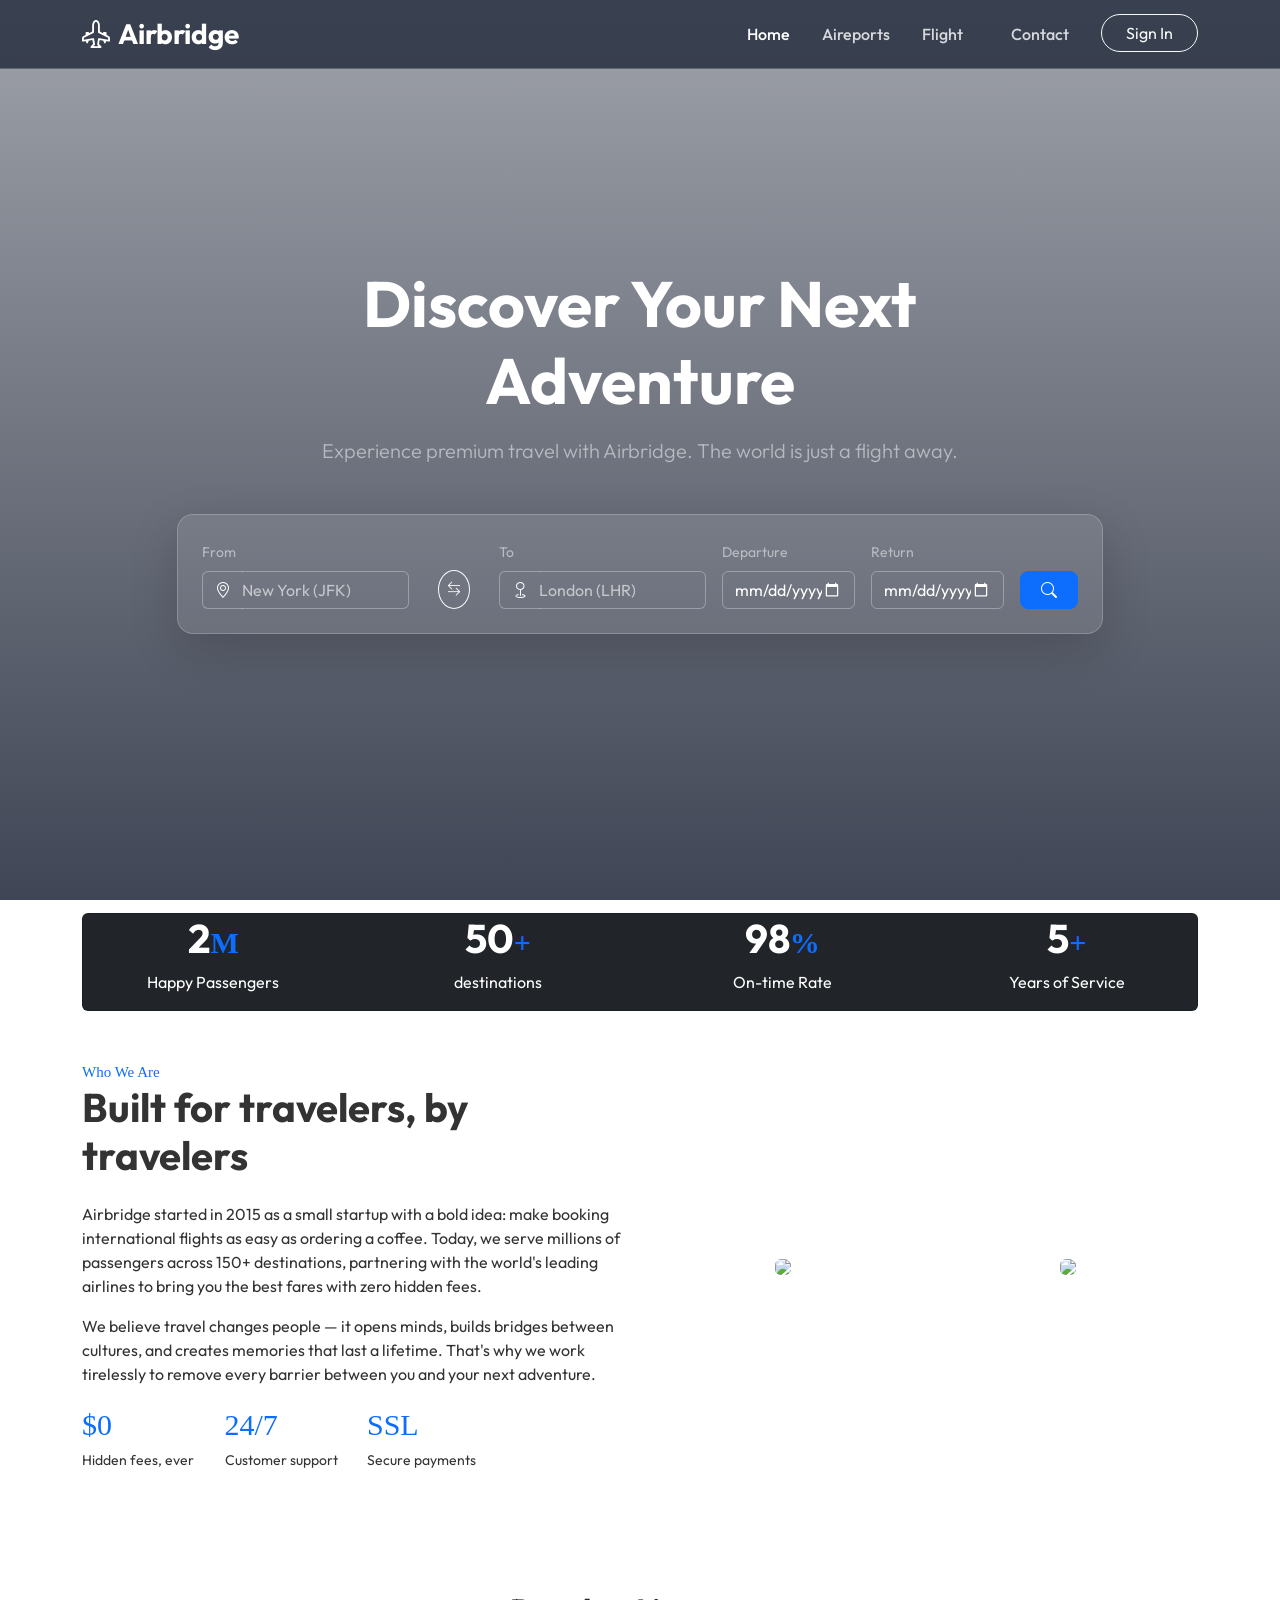
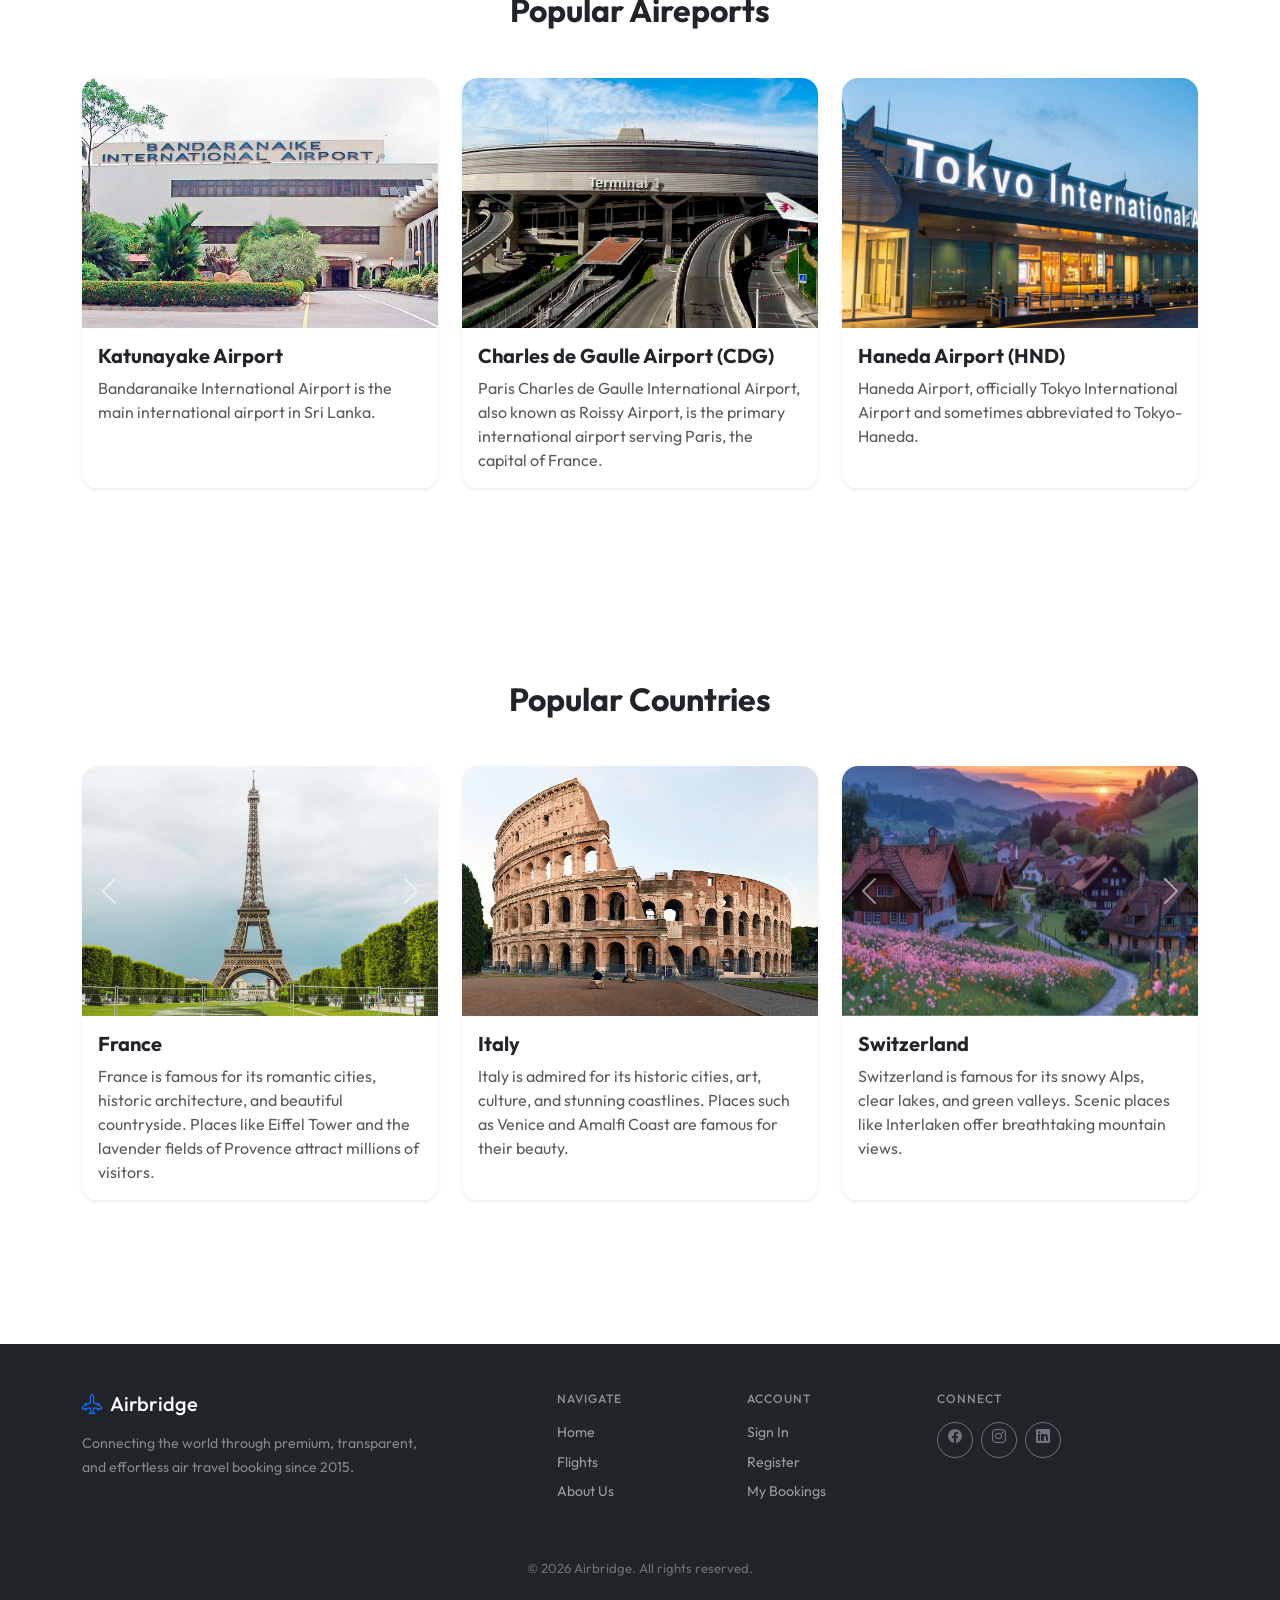
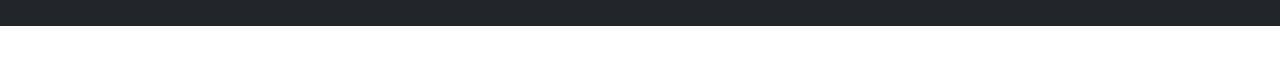
==== commit ab0c4ec3: "Add files via upload" ====
--- a/index.html
+++ b/index.html
@@ -206,8 +206,7 @@
             <div class="row g-4">
                 <div class="col-md-4">
                     <div class="card h-100 border-0 shadow-sm destination-card overflow-hidden rounded-4">
-                        <img src="[data-uri]"
-                            class="card-img-top" alt="New York">
+                        <img src="images/Airport BIA Colombo.jpg">
                         <div class="card-body">
                             <h5 class="card-title fw-bold">Katunayake Airport</h5>
                             <p class="card-text text-muted">Bandaranaike International Airport is the main international
@@ -217,7 +216,7 @@
                 </div>
                 <div class="col-md-4">
                     <div class="card h-100 border-0 shadow-sm destination-card overflow-hidden rounded-4">
-                        <img src="https://www.paristoolkit.com/Images/airports/hero-cdg.jpg" class="card-img-top"
+                        <img src="images/Charles de Gaulle Airport.jpg" class="card-img-top"
                             alt="Paris">
                         <div class="card-body">
                             <h5 class="card-title fw-bold">Charles de Gaulle Airport (CDG)</h5>
@@ -229,8 +228,7 @@
                 </div>
                 <div class="col-md-4">
                     <div class="card h-100 border-0 shadow-sm destination-card overflow-hidden rounded-4">
-                        <img src="[data-uri]"
-                            class="card-img-top" alt="Tokyo">
+                           <image src="images/Tokyo-Haneda-2019-Slot-Awards.jpg" class="card-img-top" alt="Tokyo">
                         <div class="card-body">
                             <h5 class="card-title fw-bold">Haneda Airport (HND)</h5>
                             <p class="card-text text-muted">Haneda Airport, officially Tokyo International Airport and
@@ -397,4 +395,4 @@
     <script src="script.js"></script>
 </body>
 
-</html>
+</html>
